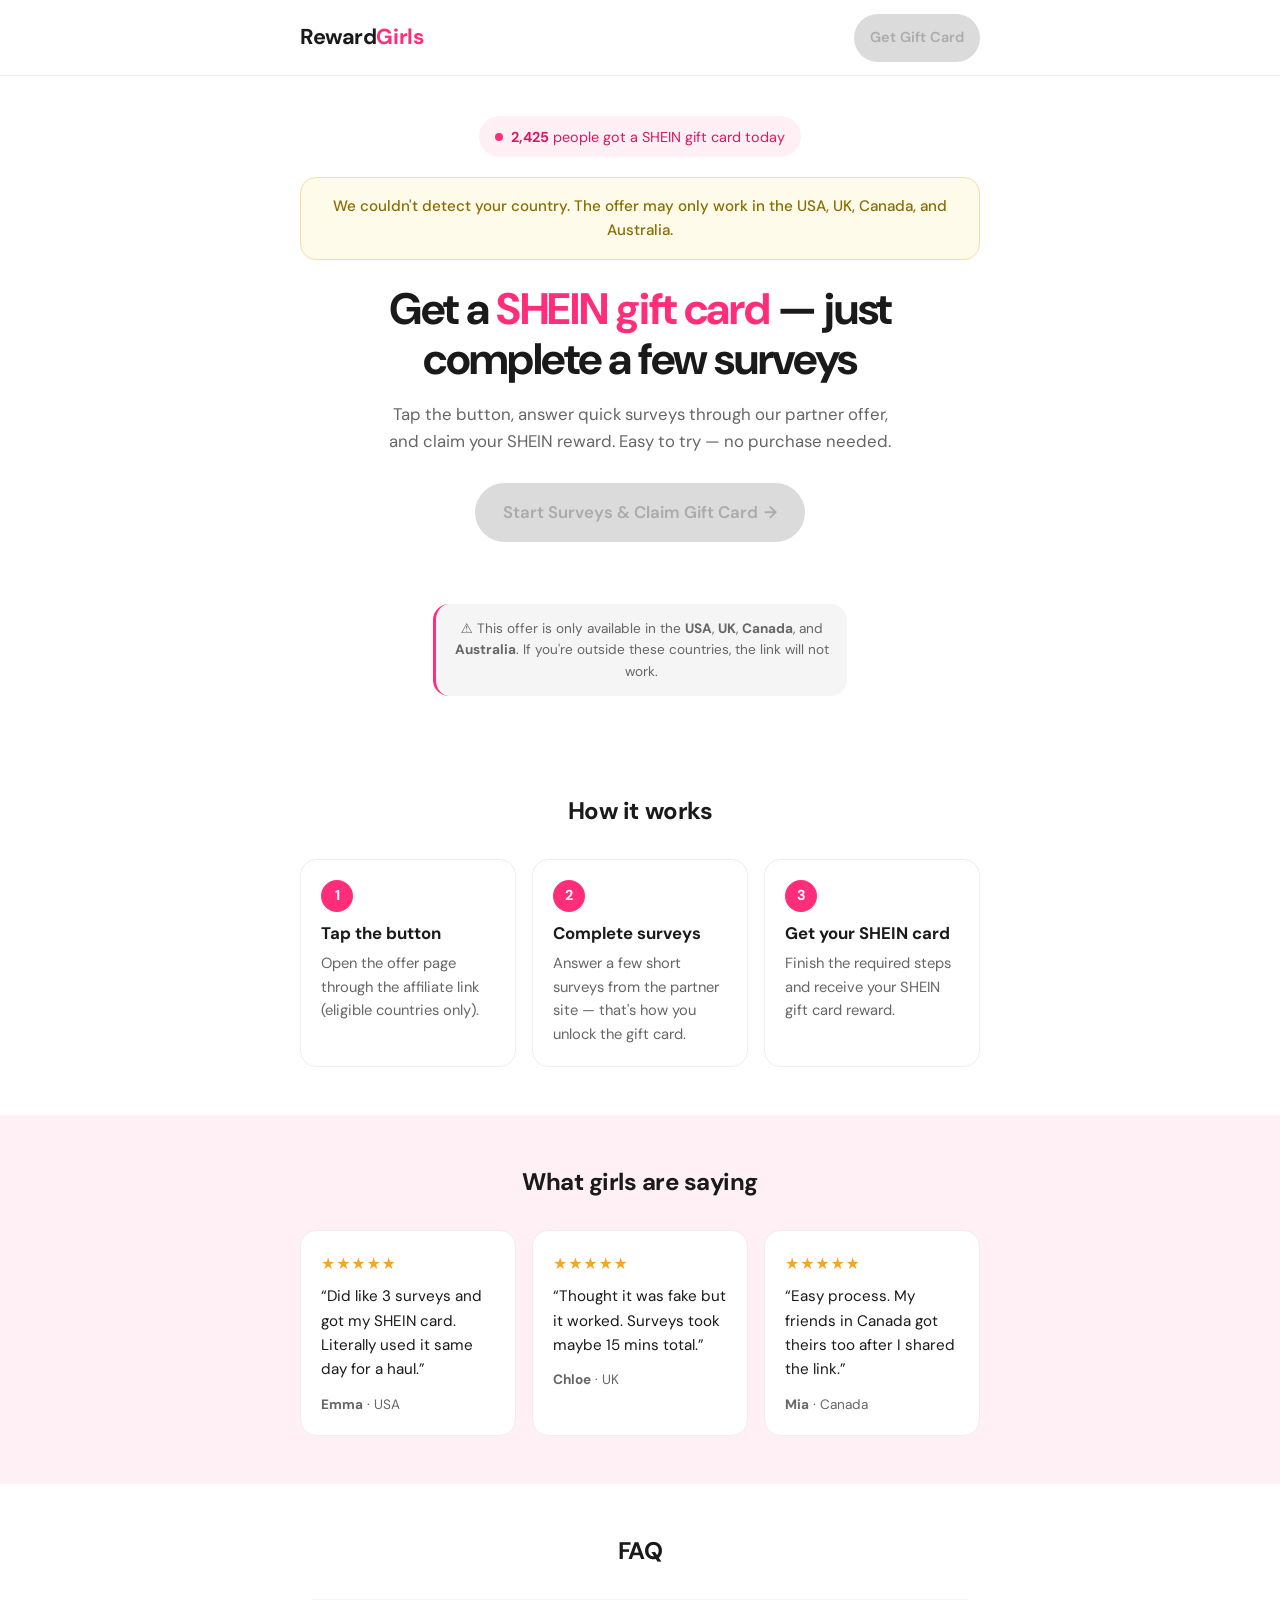
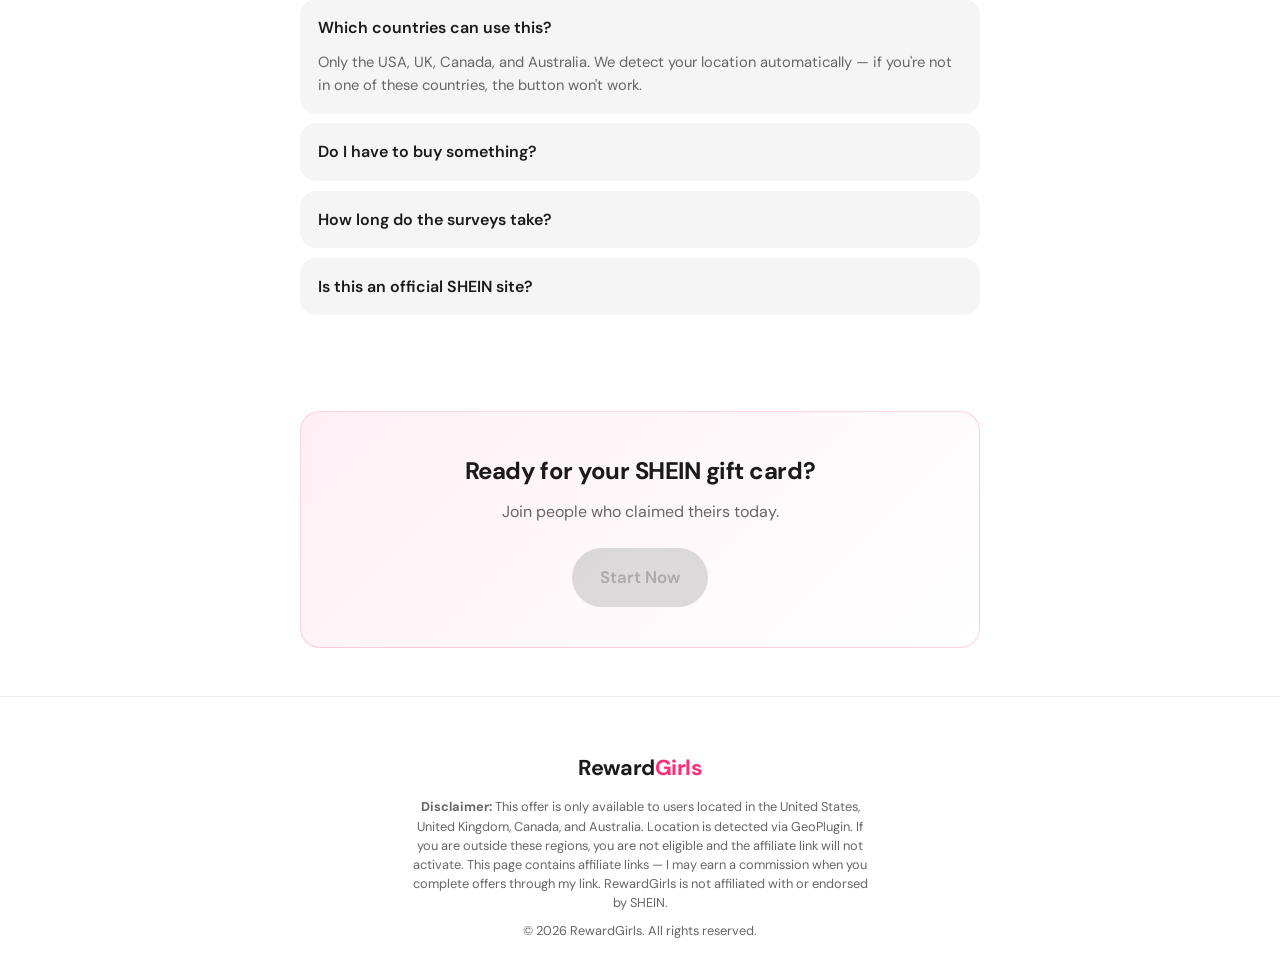
==== index.html.html @ 1352828b "Update index.html.html" ====
<!DOCTYPE html>
<html lang="en">
<head>
  <meta charset="UTF-8">
  <meta name="viewport" content="width=device-width, initial-scale=1.0">
  <meta name="description" content="RewardGirls — complete quick surveys and earn SHEIN gift cards. Available in the USA, UK, Canada, and Australia.">
  <title>RewardGirls | SHEIN Gift Cards</title>
  <link rel="preconnect" href="https://fonts.googleapis.com">
  <link rel="preconnect" href="https://fonts.gstatic.com" crossorigin>
  <link href="https://fonts.googleapis.com/css2?family=DM+Sans:ital,opsz,wght@0,9..40,400;0,9..40,500;0,9..40,700;1,9..40,400&display=swap" rel="stylesheet">
  <link rel="stylesheet" href="css/styles.css">
</head>
<body>
  <header class="site-header">
    <div class="container header-inner">
      <a class="logo" href="#top">Reward<span>Girls</span></a>
      <a class="btn btn-primary btn-sm affiliate-btn" href="#" id="header-affiliate-btn">Get Gift Card</a>
    </div>
  </header>

  <main id="top">
    <section class="hero">
      <div class="container hero-inner">
        <div class="live-counter" aria-live="polite">
          <span class="live-dot" aria-hidden="true"></span>
          <span class="live-counter-text"><strong id="gift-card-count">—</strong> people got a SHEIN gift card today</span>
        </div>

        <div class="eligibility-box" id="eligibility-box" aria-live="polite">
          <p class="eligibility-loading">Checking if you're eligible…</p>
        </div>

        <h1>Get a <span class="highlight">SHEIN gift card</span> — just complete a few surveys</h1>
        <p class="hero-text">
          Tap the button, answer quick surveys through our partner offer, and claim your SHEIN reward. Easy to try — no purchase needed.
        </p>

        <div class="hero-actions">
          <a class="btn btn-primary btn-lg affiliate-btn" href="#" id="hero-affiliate-btn">
            Start Surveys &amp; Claim Gift Card
            <span class="btn-arrow" aria-hidden="true">→</span>
          </a>
        </div>
        <p class="action-feedback" id="action-feedback" role="status" aria-live="polite"></p>

        <p class="region-disclaimer">
          ⚠️ This offer is only available in the <strong>USA</strong>, <strong>UK</strong>, <strong>Canada</strong>, and <strong>Australia</strong>. If you're outside these countries, the link will not work.
        </p>
      </div>
    </section>

    <section class="section" id="how-it-works">
      <div class="container">
        <h2>How it works</h2>
        <div class="steps">
          <article class="step">
            <span class="step-num">1</span>
            <h3>Tap the button</h3>
            <p>Open the offer page through the affiliate link (eligible countries only).</p>
          </article>
          <article class="step">
            <span class="step-num">2</span>
            <h3>Complete surveys</h3>
            <p>Answer a few short surveys from the partner site — that's how you unlock the gift card.</p>
          </article>
          <article class="step">
            <span class="step-num">3</span>
            <h3>Get your SHEIN card</h3>
            <p>Finish the required steps and receive your SHEIN gift card reward.</p>
          </article>
        </div>
      </div>
    </section>

    <section class="section section-soft" id="reviews">
      <div class="container">
        <h2>What girls are saying</h2>
        <div class="reviews-grid">
          <article class="review-card">
            <div class="stars" aria-label="5 stars">★★★★★</div>
            <blockquote>“Did like 3 surveys and got my SHEIN card. Literally used it same day for a haul.”</blockquote>
            <footer><strong>Emma</strong> · USA</footer>
          </article>
          <article class="review-card">
            <div class="stars" aria-label="5 stars">★★★★★</div>
            <blockquote>“Thought it was fake but it worked. Surveys took maybe 15 mins total.”</blockquote>
            <footer><strong>Chloe</strong> · UK</footer>
          </article>
          <article class="review-card">
            <div class="stars" aria-label="5 stars">★★★★★</div>
            <blockquote>“Easy process. My friends in Canada got theirs too after I shared the link.”</blockquote>
            <footer><strong>Mia</strong> · Canada</footer>
          </article>
        </div>
      </div>
    </section>

    <section class="section" id="faq">
      <div class="container">
        <h2>FAQ</h2>
        <div class="faq-list">
          <details class="faq-item" open>
            <summary>Which countries can use this?</summary>
            <p>Only the USA, UK, Canada, and Australia. We detect your location automatically — if you're not in one of these countries, the button won't work.</p>
          </details>
          <details class="faq-item">
            <summary>Do I have to buy something?</summary>
            <p>No purchase required. You complete surveys through the partner offer to earn the SHEIN gift card.</p>
          </details>
          <details class="faq-item">
            <summary>How long do the surveys take?</summary>
            <p>Usually 10–20 minutes total, depending on the offers available in your country.</p>
          </details>
          <details class="faq-item">
            <summary>Is this an official SHEIN site?</summary>
            <p>No — RewardGirls is an independent affiliate page. We earn a small commission when you complete offers through the link, at no extra cost to you.</p>
          </details>
        </div>
      </div>
    </section>

    <section class="final-cta">
      <div class="container final-cta-inner">
        <h2>Ready for your SHEIN gift card?</h2>
        <p>Join people who claimed theirs today.</p>
        <a class="btn btn-primary btn-lg affiliate-btn" href="#" id="footer-affiliate-btn">Start Now</a>
      </div>
    </section>
  </main>

  <footer class="site-footer">
    <div class="container footer-inner">
      <p class="logo footer-logo">Reward<span>Girls</span></p>
      <p class="footer-note">
        <strong>Disclaimer:</strong> This offer is only available to users located in the United States, United Kingdom, Canada, and Australia. Location is detected via GeoPlugin. If you are outside these regions, you are not eligible and the affiliate link will not activate. This page contains affiliate links — I may earn a commission when you complete offers through my link. RewardGirls is not affiliated with or endorsed by SHEIN.
      </p>
      <p class="footer-copy">&copy; <span id="year"></span> RewardGirls. All rights reserved.</p>
    </div>
  </footer>

  <script src="js/main.js"></script>
</body>
</html>
---- css/styles.css ----
:root {
  --pink: #ff2d7a;
  --pink-dark: #e0155f;
  --pink-soft: #fff0f5;
  --black: #1a1a1a;
  --gray: #666;
  --gray-light: #f5f5f5;
  --white: #fff;
  --green-bg: #e8f9ef;
  --green-text: #1a7a3a;
  --red-bg: #fff0f0;
  --red-text: #c0392b;
  --yellow-bg: #fffbea;
  --yellow-text: #8a6d00;
  --radius: 16px;
  --font: "DM Sans", system-ui, sans-serif;
}

*,
*::before,
*::after {
  box-sizing: border-box;
}

html {
  scroll-behavior: smooth;
  -webkit-text-size-adjust: 100%;
}

body {
  margin: 0;
  font-family: var(--font);
  color: var(--black);
  background: var(--white);
  line-height: 1.6;
  overflow-x: hidden;
  padding-bottom: env(safe-area-inset-bottom);
}

a {
  color: inherit;
  text-decoration: none;
}

button {
  font: inherit;
  cursor: pointer;
}

.container {
  width: min(680px, calc(100% - 2rem));
  margin-inline: auto;
}

.site-header {
  position: sticky;
  top: 0;
  z-index: 10;
  background: rgba(255, 255, 255, 0.95);
  border-bottom: 1px solid #eee;
  backdrop-filter: blur(8px);
  padding-top: env(safe-area-inset-top);
}

.header-inner {
  display: flex;
  align-items: center;
  justify-content: space-between;
  padding: 0.85rem 0;
}

.logo {
  font-size: 1.35rem;
  font-weight: 700;
  letter-spacing: -0.02em;
}

.logo span {
  color: var(--pink);
}

.btn {
  display: inline-flex;
  align-items: center;
  justify-content: center;
  gap: 0.4rem;
  border: none;
  border-radius: 999px;
  padding: 0.85rem 1.5rem;
  font-weight: 600;
  min-height: 48px;
  transition: transform 0.15s ease, opacity 0.15s ease;
  -webkit-tap-highlight-color: transparent;
}

.btn:hover:not(.btn-disabled) {
  transform: translateY(-1px);
}

.btn-primary {
  background: var(--pink);
  color: var(--white);
  box-shadow: 0 4px 20px rgba(255, 45, 122, 0.35);
}

.btn-primary:hover:not(.btn-disabled) {
  background: var(--pink-dark);
}

.btn-ghost {
  background: var(--white);
  color: var(--black);
  border: 2px solid #ddd;
}

.btn-disabled {
  background: #ccc !important;
  color: #888 !important;
  box-shadow: none !important;
  cursor: not-allowed;
  opacity: 0.7;
}

.btn-sm {
  padding: 0.6rem 1rem;
  font-size: 0.9rem;
}

.btn-lg {
  padding: 1rem 1.75rem;
  font-size: 1.05rem;
}

.btn-arrow {
  transition: transform 0.15s ease;
}

.btn-primary:hover:not(.btn-disabled) .btn-arrow {
  transform: translateX(3px);
}

.hero {
  padding: 2.5rem 0 3rem;
  text-align: center;
}

.live-counter {
  display: inline-flex;
  align-items: flex-start;
  gap: 0.5rem;
  background: var(--pink-soft);
  color: var(--pink-dark);
  padding: 0.65rem 1rem;
  border-radius: var(--radius);
  font-size: 0.88rem;
  margin-bottom: 1.25rem;
  max-width: 100%;
  text-align: left;
  line-height: 1.4;
}

.live-dot {
  flex-shrink: 0;
  margin-top: 0.35rem;
  width: 8px;
  height: 8px;
  background: var(--pink);
  border-radius: 50%;
  animation: pulse 1.5s ease infinite;
}

.live-counter-text {
  flex: 1;
  min-width: 0;
}

@keyframes pulse {
  0%, 100% { opacity: 1; }
  50% { opacity: 0.4; }
}

.eligibility-box {
  border-radius: var(--radius);
  padding: 1rem 1.25rem;
  margin-bottom: 1.5rem;
  font-weight: 500;
  font-size: 0.95rem;
}

.eligibility-box p {
  margin: 0;
}

.eligibility-box.eligible {
  background: var(--green-bg);
  color: var(--green-text);
  border: 1px solid #b8e6c8;
}

.eligibility-box.not-eligible {
  background: var(--red-bg);
  color: var(--red-text);
  border: 1px solid #f5c6c6;
}

.eligibility-box.unknown {
  background: var(--yellow-bg);
  color: var(--yellow-text);
  border: 1px solid #f0e0a0;
}

.eligibility-loading {
  color: var(--gray);
  font-weight: 400;
}

h1 {
  font-size: clamp(2rem, 6vw, 2.75rem);
  font-weight: 700;
  line-height: 1.15;
  margin: 0 0 1rem;
  letter-spacing: -0.03em;
}

.highlight {
  color: var(--pink);
}

.hero-text {
  color: var(--gray);
  font-size: 1.05rem;
  margin: 0 auto 1.75rem;
  max-width: 42ch;
}

.hero-actions {
  display: flex;
  flex-direction: column;
  gap: 0.75rem;
  align-items: stretch;
  width: 100%;
  max-width: 360px;
  margin-inline: auto;
}

.action-feedback {
  min-height: 1.4rem;
  margin: 0.75rem 0 0;
  font-size: 0.9rem;
  color: var(--pink-dark);
  font-weight: 500;
}

.region-disclaimer {
  margin: 1.75rem auto 0;
  max-width: 46ch;
  font-size: 0.85rem;
  color: var(--gray);
  background: var(--gray-light);
  padding: 0.85rem 1rem;
  border-radius: var(--radius);
  border-left: 3px solid var(--pink);
}

.section {
  padding: 3rem 0;
}

.section-soft {
  background: var(--pink-soft);
}

h2 {
  font-size: 1.5rem;
  font-weight: 700;
  text-align: center;
  margin: 0 0 1.75rem;
  letter-spacing: -0.02em;
}

.steps {
  display: grid;
  gap: 1rem;
}

.step {
  background: var(--white);
  border: 1px solid #eee;
  border-radius: var(--radius);
  padding: 1.25rem;
  text-align: left;
}

.section-soft .step {
  border-color: rgba(255, 45, 122, 0.15);
}

.step-num {
  display: inline-flex;
  align-items: center;
  justify-content: center;
  width: 2rem;
  height: 2rem;
  background: var(--pink);
  color: var(--white);
  border-radius: 50%;
  font-weight: 700;
  font-size: 0.9rem;
  margin-bottom: 0.5rem;
}

.step h3 {
  margin: 0 0 0.35rem;
  font-size: 1.05rem;
}

.step p {
  margin: 0;
  color: var(--gray);
  font-size: 0.92rem;
}

.reviews-grid {
  display: grid;
  gap: 1rem;
}

.review-card {
  background: var(--white);
  border-radius: var(--radius);
  padding: 1.25rem;
  border: 1px solid #eee;
  text-align: left;
}

.stars {
  color: #f5a623;
  margin-bottom: 0.5rem;
  letter-spacing: 0.05em;
}

.review-card blockquote {
  margin: 0;
  font-size: 0.95rem;
}

.review-card footer {
  margin-top: 0.75rem;
  font-size: 0.85rem;
  color: var(--gray);
}

.faq-list {
  display: grid;
  gap: 0.6rem;
}

.faq-item {
  background: var(--gray-light);
  border-radius: var(--radius);
  padding: 1rem 1.15rem;
}

.faq-item summary {
  cursor: pointer;
  font-weight: 600;
  list-style: none;
}

.faq-item summary::-webkit-details-marker {
  display: none;
}

.faq-item p {
  margin: 0.65rem 0 0;
  color: var(--gray);
  font-size: 0.92rem;
}

.final-cta {
  padding: 3rem 0;
}

.final-cta-inner {
  text-align: center;
  background: linear-gradient(135deg, var(--pink-soft), var(--white));
  border: 1px solid rgba(255, 45, 122, 0.2);
  border-radius: calc(var(--radius) + 4px);
  padding: 2.5rem 1.5rem;
}

.final-cta-inner h2 {
  margin-bottom: 0.5rem;
}

.final-cta-inner p {
  color: var(--gray);
  margin: 0 0 1.5rem;
}

.site-footer {
  padding: 2rem 0;
  border-top: 1px solid #eee;
  text-align: center;
}

.footer-logo {
  margin-bottom: 0.75rem;
}

.footer-note,
.footer-copy {
  margin: 0.5rem auto 0;
  max-width: 52ch;
  font-size: 0.8rem;
  color: var(--gray);
  line-height: 1.5;
}

@media (max-width: 599px) {
  .container {
    width: calc(100% - 1.5rem);
  }

  .header-inner {
    padding: 0.75rem 0;
    gap: 0.75rem;
  }

  .logo {
    font-size: 1.2rem;
  }

  .header-inner .btn-sm {
    padding: 0.55rem 0.85rem;
    font-size: 0.82rem;
    min-height: 40px;
    white-space: nowrap;
  }

  .hero {
    padding: 1.75rem 0 2.25rem;
  }

  h1 {
    font-size: clamp(1.65rem, 7.5vw, 2rem);
    line-height: 1.2;
  }

  .hero-text {
    font-size: 0.98rem;
    margin-bottom: 1.5rem;
  }

  .eligibility-box {
    font-size: 0.88rem;
    padding: 0.9rem 1rem;
    text-align: left;
  }

  .btn-lg {
    width: 100%;
    padding: 1rem 1.25rem;
    font-size: 0.98rem;
    line-height: 1.3;
  }

  .region-disclaimer {
    font-size: 0.82rem;
    padding: 0.75rem 0.9rem;
    text-align: left;
  }

  .section {
    padding: 2.25rem 0;
  }

  h2 {
    font-size: 1.3rem;
    margin-bottom: 1.25rem;
  }

  .step {
    padding: 1.1rem;
  }

  .review-card blockquote {
    font-size: 0.92rem;
  }

  .final-cta {
    padding: 2rem 0;
  }

  .final-cta-inner {
    padding: 2rem 1.15rem;
  }

  .final-cta-inner .btn-lg {
    width: 100%;
  }

  .site-footer {
    padding: 1.75rem 0 calc(1.75rem + env(safe-area-inset-bottom));
  }

  .footer-note,
  .footer-copy {
    font-size: 0.78rem;
    text-align: left;
  }
}

@media (min-width: 600px) {
  .live-counter {
    border-radius: 999px;
    align-items: center;
    text-align: center;
    font-size: 0.9rem;
  }

  .live-dot {
    margin-top: 0;
  }

  .hero-actions {
    flex-direction: row;
    justify-content: center;
    align-items: center;
    max-width: none;
  }

  .hero-actions .btn-lg {
    width: auto;
  }

  .steps {
    grid-template-columns: repeat(3, 1fr);
  }

  .reviews-grid {
    grid-template-columns: repeat(3, 1fr);
  }
}
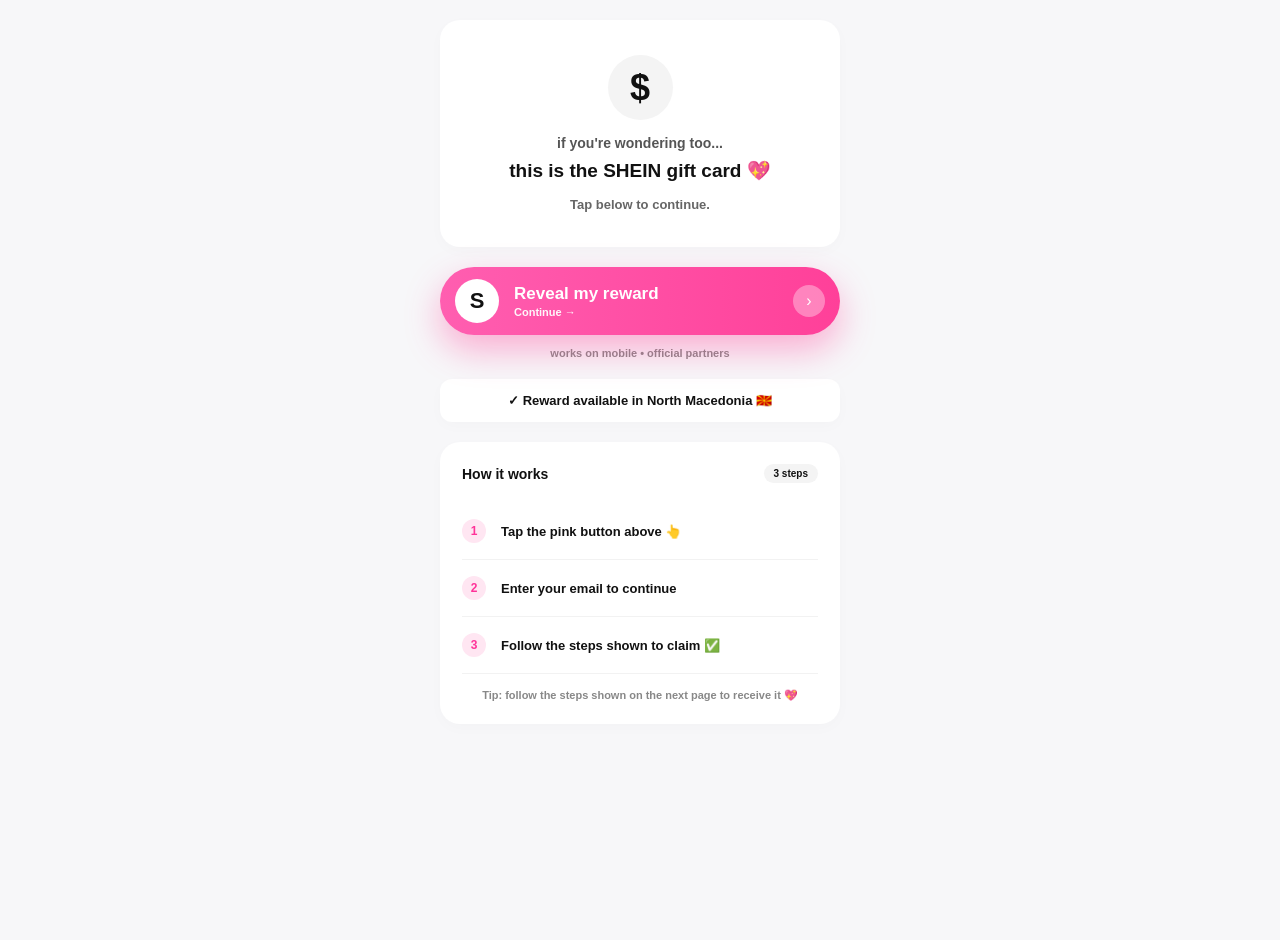
==== commit 362f62a4: "Add files via upload" ====
--- a/index.html.html
+++ b/index.html.html
@@ -1,143 +1,273 @@
-<!DOCTYPE html>
-<html lang="en">
-<head>
-  <meta charset="UTF-8">
-  <meta name="viewport" content="width=device-width, initial-scale=1.0">
-  <meta name="description" content="RewardGirls — complete quick surveys and earn SHEIN gift cards. Available in the USA, UK, Canada, and Australia.">
-  <title>RewardGirls | SHEIN Gift Cards</title>
-  <link rel="preconnect" href="https://fonts.googleapis.com">
-  <link rel="preconnect" href="https://fonts.gstatic.com" crossorigin>
-  <link href="https://fonts.googleapis.com/css2?family=DM+Sans:ital,opsz,wght@0,9..40,400;0,9..40,500;0,9..40,700;1,9..40,400&display=swap" rel="stylesheet">
-  <link rel="stylesheet" href="css/styles.css">
-</head>
-<body>
-  <header class="site-header">
-    <div class="container header-inner">
-      <a class="logo" href="#top">Reward<span>Girls</span></a>
-      <a class="btn btn-primary btn-sm affiliate-btn" href="#" id="header-affiliate-btn">Get Gift Card</a>
-    </div>
-  </header>
-
-  <main id="top">
-    <section class="hero">
-      <div class="container hero-inner">
-        <div class="live-counter" aria-live="polite">
-          <span class="live-dot" aria-hidden="true"></span>
-          <span class="live-counter-text"><strong id="gift-card-count">—</strong> people got a SHEIN gift card today</span>
-        </div>
-
-        <div class="eligibility-box" id="eligibility-box" aria-live="polite">
-          <p class="eligibility-loading">Checking if you're eligible…</p>
-        </div>
-
-        <h1>Get a <span class="highlight">SHEIN gift card</span> — just complete a few surveys</h1>
-        <p class="hero-text">
-          Tap the button, answer quick surveys through our partner offer, and claim your SHEIN reward. Easy to try — no purchase needed.
-        </p>
-
-        <div class="hero-actions">
-          <a class="btn btn-primary btn-lg affiliate-btn" href="#" id="hero-affiliate-btn">
-            Start Surveys &amp; Claim Gift Card
-            <span class="btn-arrow" aria-hidden="true">→</span>
-          </a>
-        </div>
-        <p class="action-feedback" id="action-feedback" role="status" aria-live="polite"></p>
-
-        <p class="region-disclaimer">
-          ⚠️ This offer is only available in the <strong>USA</strong>, <strong>UK</strong>, <strong>Canada</strong>, and <strong>Australia</strong>. If you're outside these countries, the link will not work.
-        </p>
-      </div>
-    </section>
-
-    <section class="section" id="how-it-works">
-      <div class="container">
-        <h2>How it works</h2>
-        <div class="steps">
-          <article class="step">
-            <span class="step-num">1</span>
-            <h3>Tap the button</h3>
-            <p>Open the offer page through the affiliate link (eligible countries only).</p>
-          </article>
-          <article class="step">
-            <span class="step-num">2</span>
-            <h3>Complete surveys</h3>
-            <p>Answer a few short surveys from the partner site — that's how you unlock the gift card.</p>
-          </article>
-          <article class="step">
-            <span class="step-num">3</span>
-            <h3>Get your SHEIN card</h3>
-            <p>Finish the required steps and receive your SHEIN gift card reward.</p>
-          </article>
-        </div>
-      </div>
-    </section>
-
-    <section class="section section-soft" id="reviews">
-      <div class="container">
-        <h2>What girls are saying</h2>
-        <div class="reviews-grid">
-          <article class="review-card">
-            <div class="stars" aria-label="5 stars">★★★★★</div>
-            <blockquote>“Did like 3 surveys and got my SHEIN card. Literally used it same day for a haul.”</blockquote>
-            <footer><strong>Emma</strong> · USA</footer>
-          </article>
-          <article class="review-card">
-            <div class="stars" aria-label="5 stars">★★★★★</div>
-            <blockquote>“Thought it was fake but it worked. Surveys took maybe 15 mins total.”</blockquote>
-            <footer><strong>Chloe</strong> · UK</footer>
-          </article>
-          <article class="review-card">
-            <div class="stars" aria-label="5 stars">★★★★★</div>
-            <blockquote>“Easy process. My friends in Canada got theirs too after I shared the link.”</blockquote>
-            <footer><strong>Mia</strong> · Canada</footer>
-          </article>
-        </div>
-      </div>
-    </section>
-
-    <section class="section" id="faq">
-      <div class="container">
-        <h2>FAQ</h2>
-        <div class="faq-list">
-          <details class="faq-item" open>
-            <summary>Which countries can use this?</summary>
-            <p>Only the USA, UK, Canada, and Australia. We detect your location automatically — if you're not in one of these countries, the button won't work.</p>
-          </details>
-          <details class="faq-item">
-            <summary>Do I have to buy something?</summary>
-            <p>No purchase required. You complete surveys through the partner offer to earn the SHEIN gift card.</p>
-          </details>
-          <details class="faq-item">
-            <summary>How long do the surveys take?</summary>
-            <p>Usually 10–20 minutes total, depending on the offers available in your country.</p>
-          </details>
-          <details class="faq-item">
-            <summary>Is this an official SHEIN site?</summary>
-            <p>No — RewardGirls is an independent affiliate page. We earn a small commission when you complete offers through the link, at no extra cost to you.</p>
-          </details>
-        </div>
-      </div>
-    </section>
-
-    <section class="final-cta">
-      <div class="container final-cta-inner">
-        <h2>Ready for your SHEIN gift card?</h2>
-        <p>Join people who claimed theirs today.</p>
-        <a class="btn btn-primary btn-lg affiliate-btn" href="#" id="footer-affiliate-btn">Start Now</a>
-      </div>
-    </section>
-  </main>
-
-  <footer class="site-footer">
-    <div class="container footer-inner">
-      <p class="logo footer-logo">Reward<span>Girls</span></p>
-      <p class="footer-note">
-        <strong>Disclaimer:</strong> This offer is only available to users located in the United States, United Kingdom, Canada, and Australia. Location is detected via GeoPlugin. If you are outside these regions, you are not eligible and the affiliate link will not activate. This page contains affiliate links — I may earn a commission when you complete offers through my link. RewardGirls is not affiliated with or endorsed by SHEIN.
-      </p>
-      <p class="footer-copy">&copy; <span id="year"></span> RewardGirls. All rights reserved.</p>
-    </div>
-  </footer>
-
-  <script src="js/main.js"></script>
-</body>
-</html>
+<!DOCTYPE html>
+<html lang="en">
+<head>
+    <meta charset="UTF-8">
+    <meta name="viewport" content="width=device-width, initial-scale=1.0, maximum-scale=1.0, user-scalable=no">
+    <title>SHEIN Reward</title>
+    <style>
+        body {
+            margin: 0;
+            padding: 20px;
+            background-color: #f7f7f9;
+            font-family: -apple-system, BlinkMacSystemFont, "Segoe UI", Roboto, Helvetica, Arial, sans-serif;
+            color: #111;
+            display: flex;
+            justify-content: center;
+            min-height: 100vh;
+        }
+        .container {
+            width: 100%;
+            max-width: 400px;
+        }
+        
+        /* Top Card */
+        .card {
+            background: white;
+            border-radius: 20px;
+            padding: 35px 20px;
+            text-align: center;
+            box-shadow: 0 4px 15px rgba(0,0,0,0.02);
+            margin-bottom: 20px;
+        }
+        .dollar-icon {
+            background: #f4f4f4;
+            width: 65px;
+            height: 65px;
+            border-radius: 50%;
+            display: flex;
+            align-items: center;
+            justify-content: center;
+            font-size: 36px;
+            font-weight: 900;
+            margin: 0 auto 15px;
+        }
+        .wondering-text {
+            font-size: 14px;
+            color: #555;
+            font-weight: 700;
+            margin-bottom: 8px;
+        }
+        .main-title {
+            font-size: 19px;
+            font-weight: 900;
+            margin-bottom: 15px;
+        }
+        .tap-text {
+            font-size: 13px;
+            color: #666;
+            font-weight: 700;
+        }
+
+        /* Button */
+        .btn-container {
+            position: relative;
+            margin-bottom: 12px;
+        }
+        .btn {
+            background: linear-gradient(90deg, #ff5eb0, #ff4099);
+            border-radius: 50px;
+            padding: 12px 15px;
+            display: flex;
+            align-items: center;
+            justify-content: space-between;
+            text-decoration: none;
+            color: white;
+            box-shadow: 0 15px 35px rgba(255, 64, 153, 0.4);
+            border: none;
+            width: 100%;
+            cursor: pointer;
+            transition: transform 0.2s;
+        }
+        .btn:active {
+            transform: scale(0.97);
+        }
+        .btn-icon-left {
+            background: white;
+            color: #111;
+            width: 44px;
+            height: 44px;
+            border-radius: 50%;
+            display: flex;
+            align-items: center;
+            justify-content: center;
+            font-size: 22px;
+            font-weight: 800;
+            flex-shrink: 0;
+        }
+        .btn-text {
+            flex-grow: 1;
+            text-align: left;
+            padding-left: 15px;
+        }
+        .btn-title {
+            font-size: 17px;
+            font-weight: 800;
+            margin: 0 0 2px 0;
+        }
+        .btn-subtitle {
+            font-size: 11px;
+            font-weight: 700;
+            opacity: 0.95;
+            margin: 0;
+        }
+        .btn-icon-right {
+            background: rgba(255, 255, 255, 0.35);
+            width: 32px;
+            height: 32px;
+            border-radius: 50%;
+            display: flex;
+            align-items: center;
+            justify-content: center;
+            font-size: 16px;
+            flex-shrink: 0;
+        }
+
+        /* Subtext */
+        .subtext {
+            text-align: center;
+            font-size: 11px;
+            color: #888;
+            font-weight: 700;
+            margin-bottom: 20px;
+        }
+
+        /* Location Card */
+        .location-card {
+            background: white;
+            border-radius: 12px;
+            padding: 14px;
+            text-align: center;
+            font-size: 13px;
+            font-weight: 800;
+            color: #111;
+            box-shadow: 0 4px 15px rgba(0,0,0,0.02);
+            margin-bottom: 20px;
+        }
+
+        /* Steps Card */
+        .steps-card {
+            background: white;
+            border-radius: 20px;
+            padding: 22px;
+            box-shadow: 0 4px 15px rgba(0,0,0,0.02);
+        }
+        .steps-header {
+            display: flex;
+            justify-content: space-between;
+            align-items: center;
+            margin-bottom: 20px;
+        }
+        .steps-header h3 {
+            margin: 0;
+            font-size: 14px;
+            font-weight: 900;
+        }
+        .steps-badge {
+            background: #f4f4f4;
+            padding: 4px 10px;
+            border-radius: 15px;
+            font-size: 10px;
+            font-weight: 800;
+            color: #111;
+        }
+        .step-item {
+            display: flex;
+            align-items: center;
+            padding: 16px 0;
+            border-bottom: 1px solid #f2f2f2;
+        }
+        .step-number {
+            background: #ffe6f2;
+            color: #ff3399;
+            width: 24px;
+            height: 24px;
+            border-radius: 50%;
+            display: flex;
+            align-items: center;
+            justify-content: center;
+            font-size: 12px;
+            font-weight: 800;
+            margin-right: 15px;
+            flex-shrink: 0;
+        }
+        .step-text {
+            font-size: 13px;
+            font-weight: 800;
+            color: #111;
+        }
+        .step-item:last-of-type {
+            border-bottom: none;
+        }
+        .steps-tip {
+            text-align: center;
+            font-size: 11px;
+            color: #888;
+            font-weight: 700;
+            margin-top: 15px;
+        }
+    </style>
+</head>
+<body>
+    <div class="container">
+        
+        <!-- Top Card -->
+        <div class="card">
+            <div class="dollar-icon">$</div>
+            <div class="wondering-text">if you're wondering too...</div>
+            <div class="main-title">this is the SHEIN gift card 💖</div>
+            <div class="tap-text">Tap below to continue.</div>
+        </div>
+
+        <!-- Button -->
+        <div class="btn-container">
+            <button class="btn" onclick="startClaim()">
+                <div class="btn-icon-left">S</div>
+                <div class="btn-text">
+                    <p class="btn-title">Reveal my reward</p>
+                    <p class="btn-subtitle">Continue &rarr;</p>
+                </div>
+                <div class="btn-icon-right">&rsaquo;</div>
+            </button>
+        </div>
+
+        <div class="subtext">works on mobile &bull; official partners</div>
+
+        <!-- Location -->
+        <div class="location-card">
+            &check; Reward available in North Macedonia 🇲🇰
+        </div>
+
+        <!-- Steps -->
+        <div class="steps-card">
+            <div class="steps-header">
+                <h3>How it works</h3>
+                <div class="steps-badge">3 steps</div>
+            </div>
+            
+            <div class="step-item">
+                <div class="step-number">1</div>
+                <div class="step-text">Tap the pink button above 👆</div>
+            </div>
+            <div class="step-item">
+                <div class="step-number">2</div>
+                <div class="step-text">Enter your email to continue</div>
+            </div>
+            <div class="step-item">
+                <div class="step-number">3</div>
+                <div class="step-text">Follow the steps shown to claim ✅</div>
+            </div>
+            
+            <div class="steps-tip">
+                Tip: follow the steps shown on the next page to receive it 💖
+            </div>
+        </div>
+
+    </div>
+
+    <script>
+        function startClaim() {
+            window.location.href = "https://giftclick.org/aff_c?offer_id=1358&aff_id=22551";
+        }
+    </script>
+</body>
+</html>
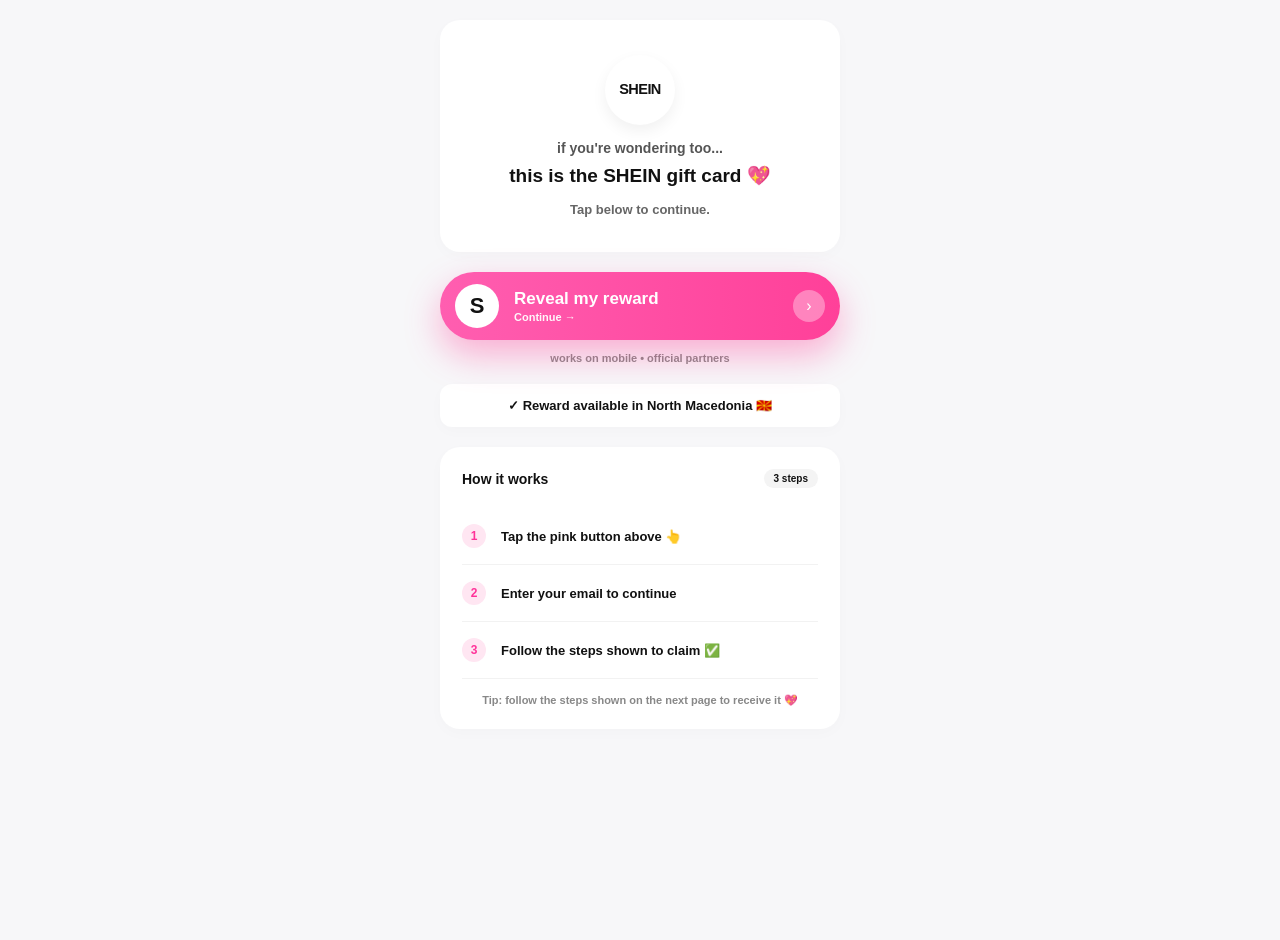
==== commit 00a468b8: "Add files via upload" ====
--- a/index.html.html
+++ b/index.html.html
@@ -19,8 +19,6 @@
             width: 100%;
             max-width: 400px;
         }
-        
-        /* Top Card */
         .card {
             background: white;
             border-radius: 20px;
@@ -30,16 +28,15 @@
             margin-bottom: 20px;
         }
         .dollar-icon {
-            background: #f4f4f4;
-            width: 65px;
-            height: 65px;
-            border-radius: 50%;
-            display: flex;
-            align-items: center;
-            justify-content: center;
-            font-size: 36px;
-            font-weight: 900;
+            background: #ffffff;
+            width: 70px;
+            height: 70px;
+            border-radius: 50%;
+            display: flex;
+            align-items: center;
+            justify-content: center;
             margin: 0 auto 15px;
+            box-shadow: 0 6px 15px rgba(0,0,0,0.06);
         }
         .wondering-text {
             font-size: 14px;
@@ -57,8 +54,6 @@
             color: #666;
             font-weight: 700;
         }
-
-        /* Button */
         .btn-container {
             position: relative;
             margin-bottom: 12px;
@@ -76,10 +71,6 @@
             border: none;
             width: 100%;
             cursor: pointer;
-            transition: transform 0.2s;
-        }
-        .btn:active {
-            transform: scale(0.97);
         }
         .btn-icon-left {
             background: white;
@@ -121,8 +112,6 @@
             font-size: 16px;
             flex-shrink: 0;
         }
-
-        /* Subtext */
         .subtext {
             text-align: center;
             font-size: 11px;
@@ -130,8 +119,6 @@
             font-weight: 700;
             margin-bottom: 20px;
         }
-
-        /* Location Card */
         .location-card {
             background: white;
             border-radius: 12px;
@@ -143,8 +130,6 @@
             box-shadow: 0 4px 15px rgba(0,0,0,0.02);
             margin-bottom: 20px;
         }
-
-        /* Steps Card */
         .steps-card {
             background: white;
             border-radius: 20px;
@@ -188,15 +173,11 @@
             font-size: 12px;
             font-weight: 800;
             margin-right: 15px;
-            flex-shrink: 0;
         }
         .step-text {
             font-size: 13px;
             font-weight: 800;
             color: #111;
-        }
-        .step-item:last-of-type {
-            border-bottom: none;
         }
         .steps-tip {
             text-align: center;
@@ -209,16 +190,15 @@
 </head>
 <body>
     <div class="container">
-        
-        <!-- Top Card -->
         <div class="card">
-            <div class="dollar-icon">$</div>
+            <div class="dollar-icon">
+                <svg width="56" height="24" viewBox="0 0 100 36" fill="#111"><text x="50" y="26" text-anchor="middle" font-family="Arial, sans-serif" font-weight="900" font-size="26" letter-spacing="-1">SHEIN</text></svg>
+            </div>
             <div class="wondering-text">if you're wondering too...</div>
             <div class="main-title">this is the SHEIN gift card 💖</div>
             <div class="tap-text">Tap below to continue.</div>
         </div>
 
-        <!-- Button -->
         <div class="btn-container">
             <button class="btn" onclick="startClaim()">
                 <div class="btn-icon-left">S</div>
@@ -232,12 +212,10 @@
 
         <div class="subtext">works on mobile &bull; official partners</div>
 
-        <!-- Location -->
         <div class="location-card">
             &check; Reward available in North Macedonia 🇲🇰
         </div>
 
-        <!-- Steps -->
         <div class="steps-card">
             <div class="steps-header">
                 <h3>How it works</h3>
@@ -261,7 +239,6 @@
                 Tip: follow the steps shown on the next page to receive it 💖
             </div>
         </div>
-
     </div>
 
     <script>
@@ -270,4 +247,4 @@
         }
     </script>
 </body>
-</html>
+</html>
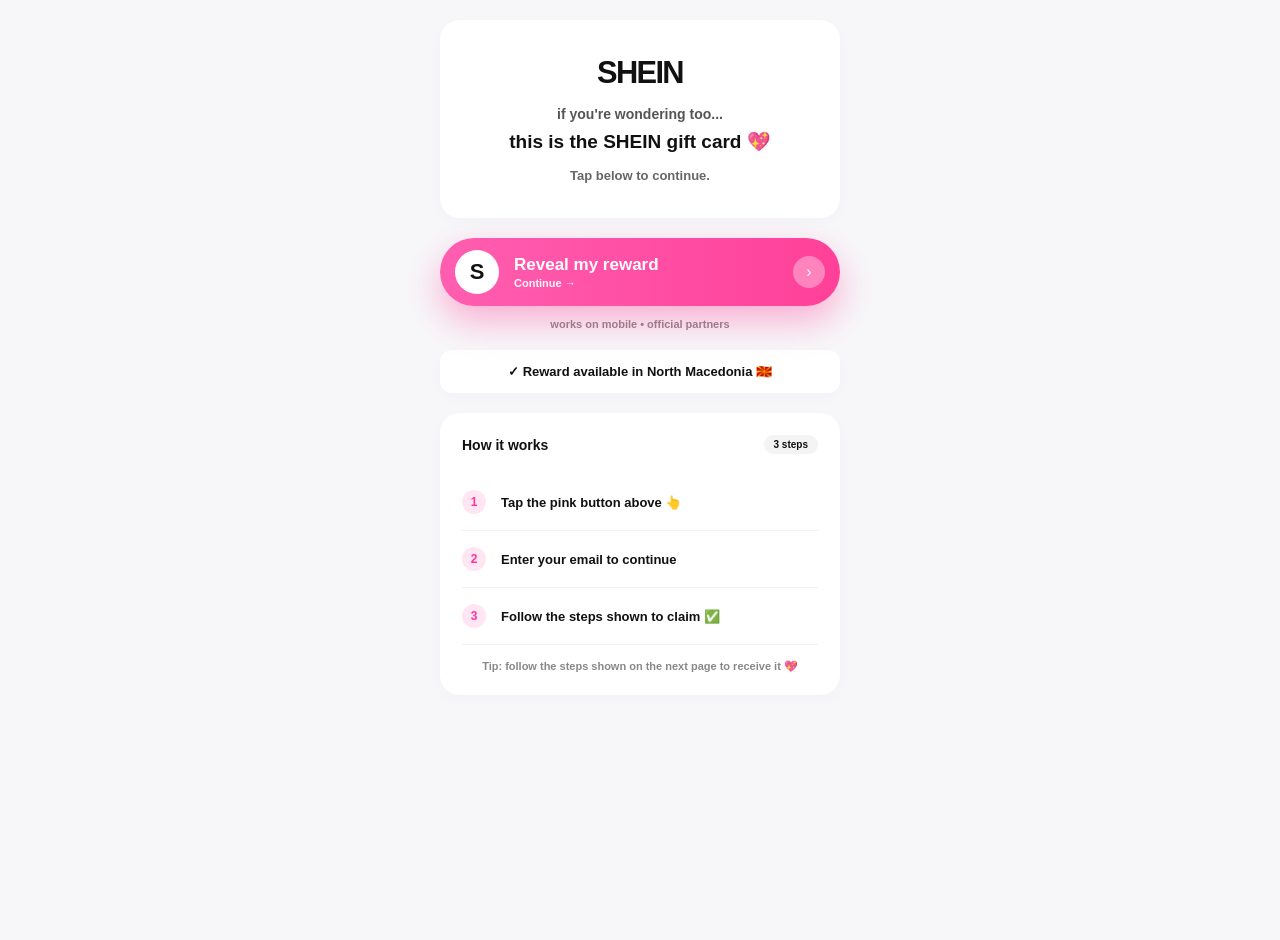
==== commit f4c41fdc: "Add files via upload" ====
--- a/index.html.html
+++ b/index.html.html
@@ -27,16 +27,11 @@
             box-shadow: 0 4px 15px rgba(0,0,0,0.02);
             margin-bottom: 20px;
         }
-        .dollar-icon {
-            background: #ffffff;
-            width: 70px;
-            height: 70px;
-            border-radius: 50%;
-            display: flex;
-            align-items: center;
-            justify-content: center;
-            margin: 0 auto 15px;
-            box-shadow: 0 6px 15px rgba(0,0,0,0.06);
+        .shein-logo-container {
+            margin-bottom: 15px;
+            display: flex;
+            justify-content: center;
+            align-items: center;
         }
         .wondering-text {
             font-size: 14px;
@@ -191,8 +186,10 @@
 <body>
     <div class="container">
         <div class="card">
-            <div class="dollar-icon">
-                <svg width="56" height="24" viewBox="0 0 100 36" fill="#111"><text x="50" y="26" text-anchor="middle" font-family="Arial, sans-serif" font-weight="900" font-size="26" letter-spacing="-1">SHEIN</text></svg>
+            <div class="shein-logo-container">
+                <svg width="110" height="36" viewBox="0 0 100 32" fill="#111">
+                    <text x="50" y="25" text-anchor="middle" font-family="-apple-system, BlinkMacSystemFont, 'Segoe UI', Roboto, sans-serif" font-weight="900" font-size="28" letter-spacing="-1.5">SHEIN</text>
+                </svg>
             </div>
             <div class="wondering-text">if you're wondering too...</div>
             <div class="main-title">this is the SHEIN gift card 💖</div>
@@ -247,4 +244,4 @@
         }
     </script>
 </body>
-</html>+</html>
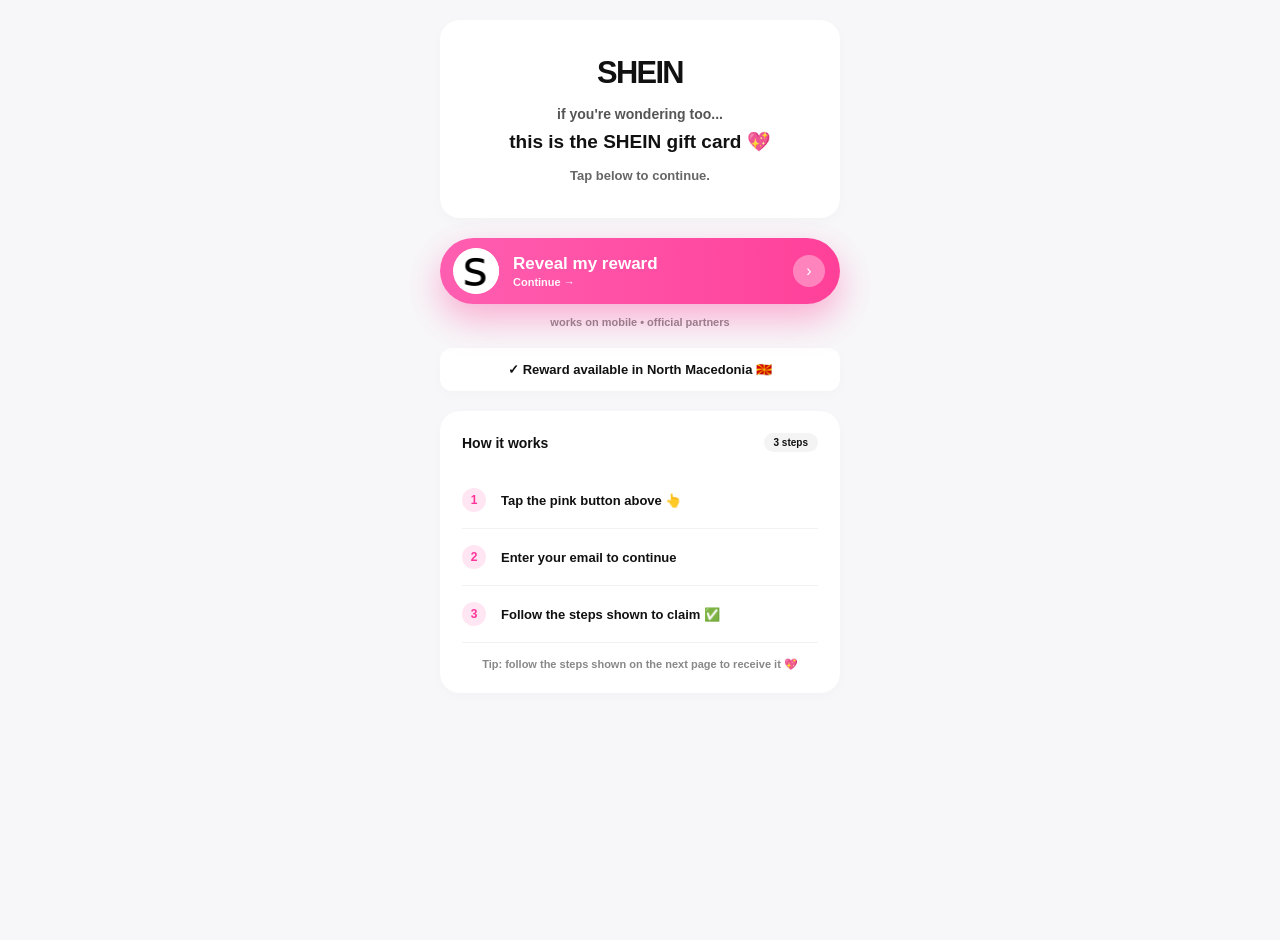
==== commit c04ce54b: "Add files via upload" ====
--- a/index.html.html
+++ b/index.html.html
@@ -56,7 +56,7 @@
         .btn {
             background: linear-gradient(90deg, #ff5eb0, #ff4099);
             border-radius: 50px;
-            padding: 12px 15px;
+            padding: 10px 15px;
             display: flex;
             align-items: center;
             justify-content: space-between;
@@ -69,21 +69,29 @@
         }
         .btn-icon-left {
             background: white;
-            color: #111;
-            width: 44px;
-            height: 44px;
-            border-radius: 50%;
-            display: flex;
-            align-items: center;
-            justify-content: center;
-            font-size: 22px;
-            font-weight: 800;
+            width: 46px;
+            height: 46px;
+            border-radius: 50%;
+            display: flex;
+            align-items: center;
+            justify-content: center;
             flex-shrink: 0;
+            overflow: hidden;
+            position: relative;
+            margin-left: -2px; 
+        }
+        .btn-icon-left img {
+            width: 100%;
+            height: 100%;
+            object-fit: cover;
+            border-radius: 50%;
+            display: block;
+            transform: translateX(0.5px);
         }
         .btn-text {
             flex-grow: 1;
             text-align: left;
-            padding-left: 15px;
+            padding-left: 14px;
         }
         .btn-title {
             font-size: 17px;
@@ -198,7 +206,9 @@
 
         <div class="btn-container">
             <button class="btn" onclick="startClaim()">
-                <div class="btn-icon-left">S</div>
+                <div class="btn-icon-left">
+                    <img src="image_1.jpg" alt="Letter S">
+                </div>
                 <div class="btn-text">
                     <p class="btn-title">Reveal my reward</p>
                     <p class="btn-subtitle">Continue &rarr;</p>
@@ -240,7 +250,7 @@
 
     <script>
         function startClaim() {
-            window.location.href = "https://giftclick.org/aff_c?offer_id=1358&aff_id=22551";
+            window.location.href = "https://giftclick.org/aff_c?offer_id=1146&aff_id=22551";
         }
     </script>
 </body>
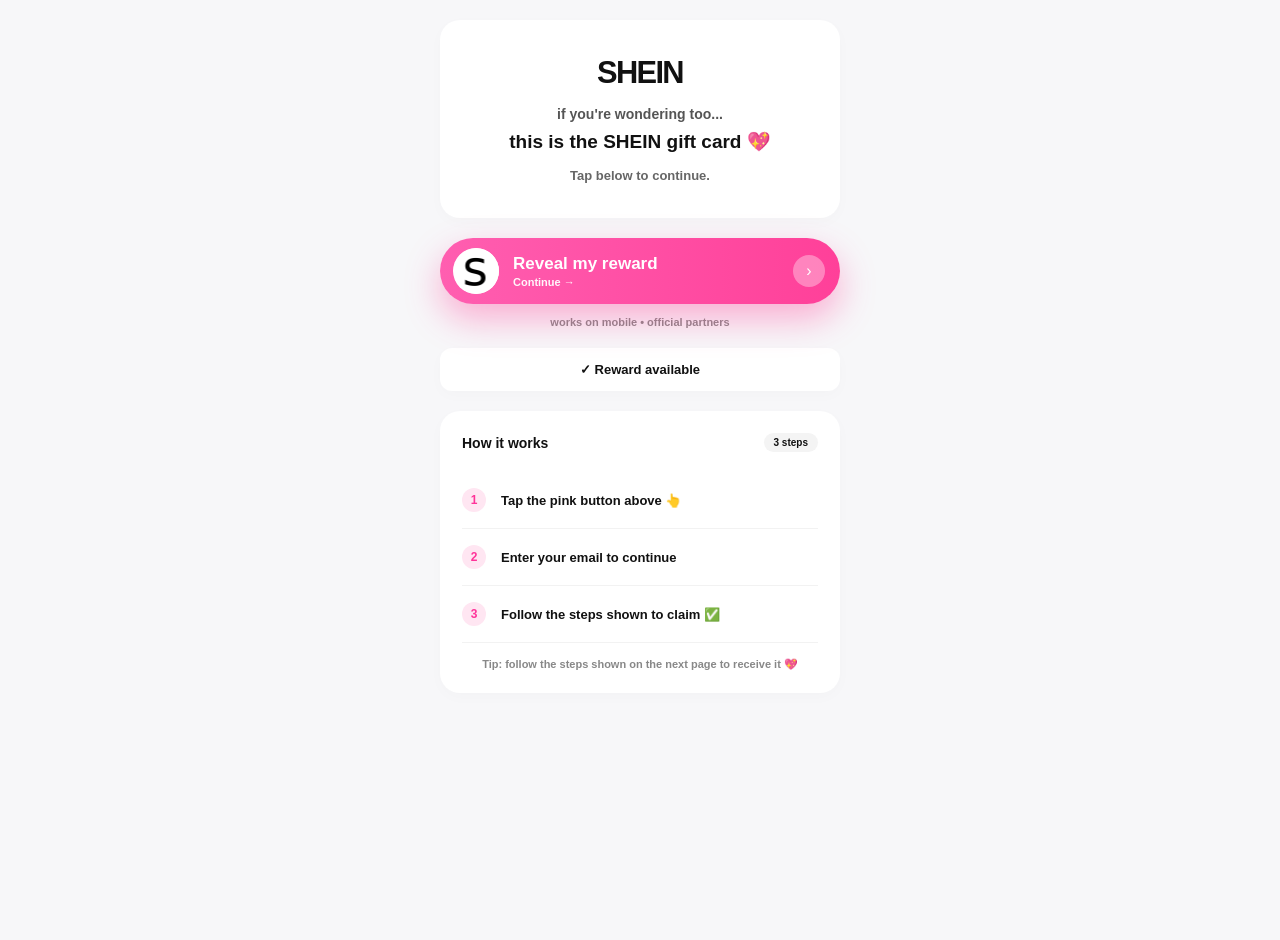
==== commit e4447bb8: "Update reward location and redirect URL in index.html" ====
--- a/index.html.html
+++ b/index.html.html
@@ -220,7 +220,7 @@
         <div class="subtext">works on mobile &bull; official partners</div>
 
         <div class="location-card">
-            &check; Reward available in North Macedonia 🇲🇰
+            &check; Reward available 
         </div>
 
         <div class="steps-card">
@@ -250,7 +250,7 @@
 
     <script>
         function startClaim() {
-            window.location.href = "https://giftclick.org/aff_c?offer_id=1146&aff_id=22551";
+            window.location.href = "https://giftclick.org/aff_c?offer_id=1224&aff_id=22551";
         }
     </script>
 </body>
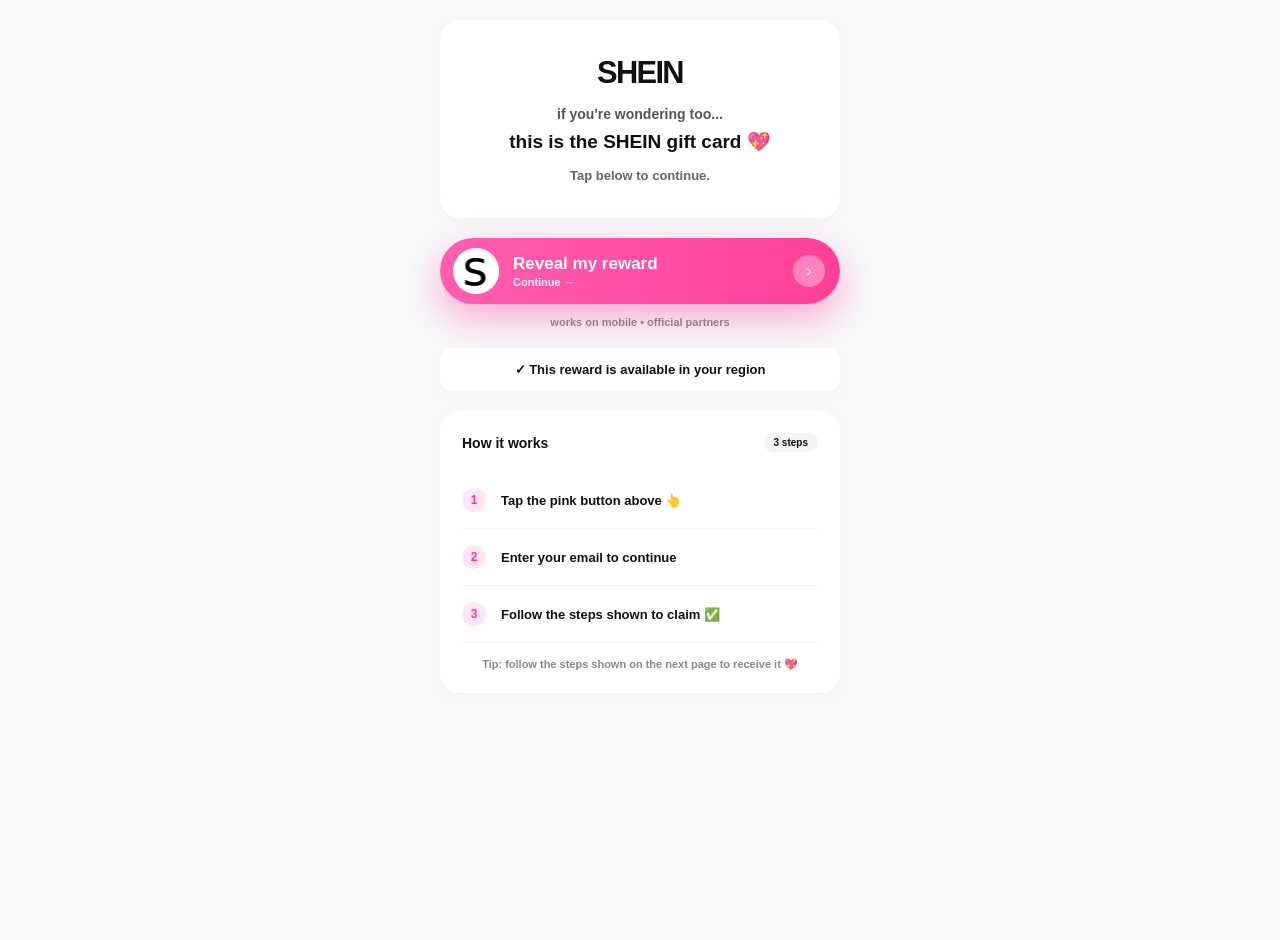
==== commit 35b0b6e9: "Update reward availability message in index.html" ====
--- a/index.html.html
+++ b/index.html.html
@@ -220,7 +220,7 @@
         <div class="subtext">works on mobile &bull; official partners</div>
 
         <div class="location-card">
-            &check; Reward available 
+            &check; This reward is available in your region 
         </div>
 
         <div class="steps-card">
